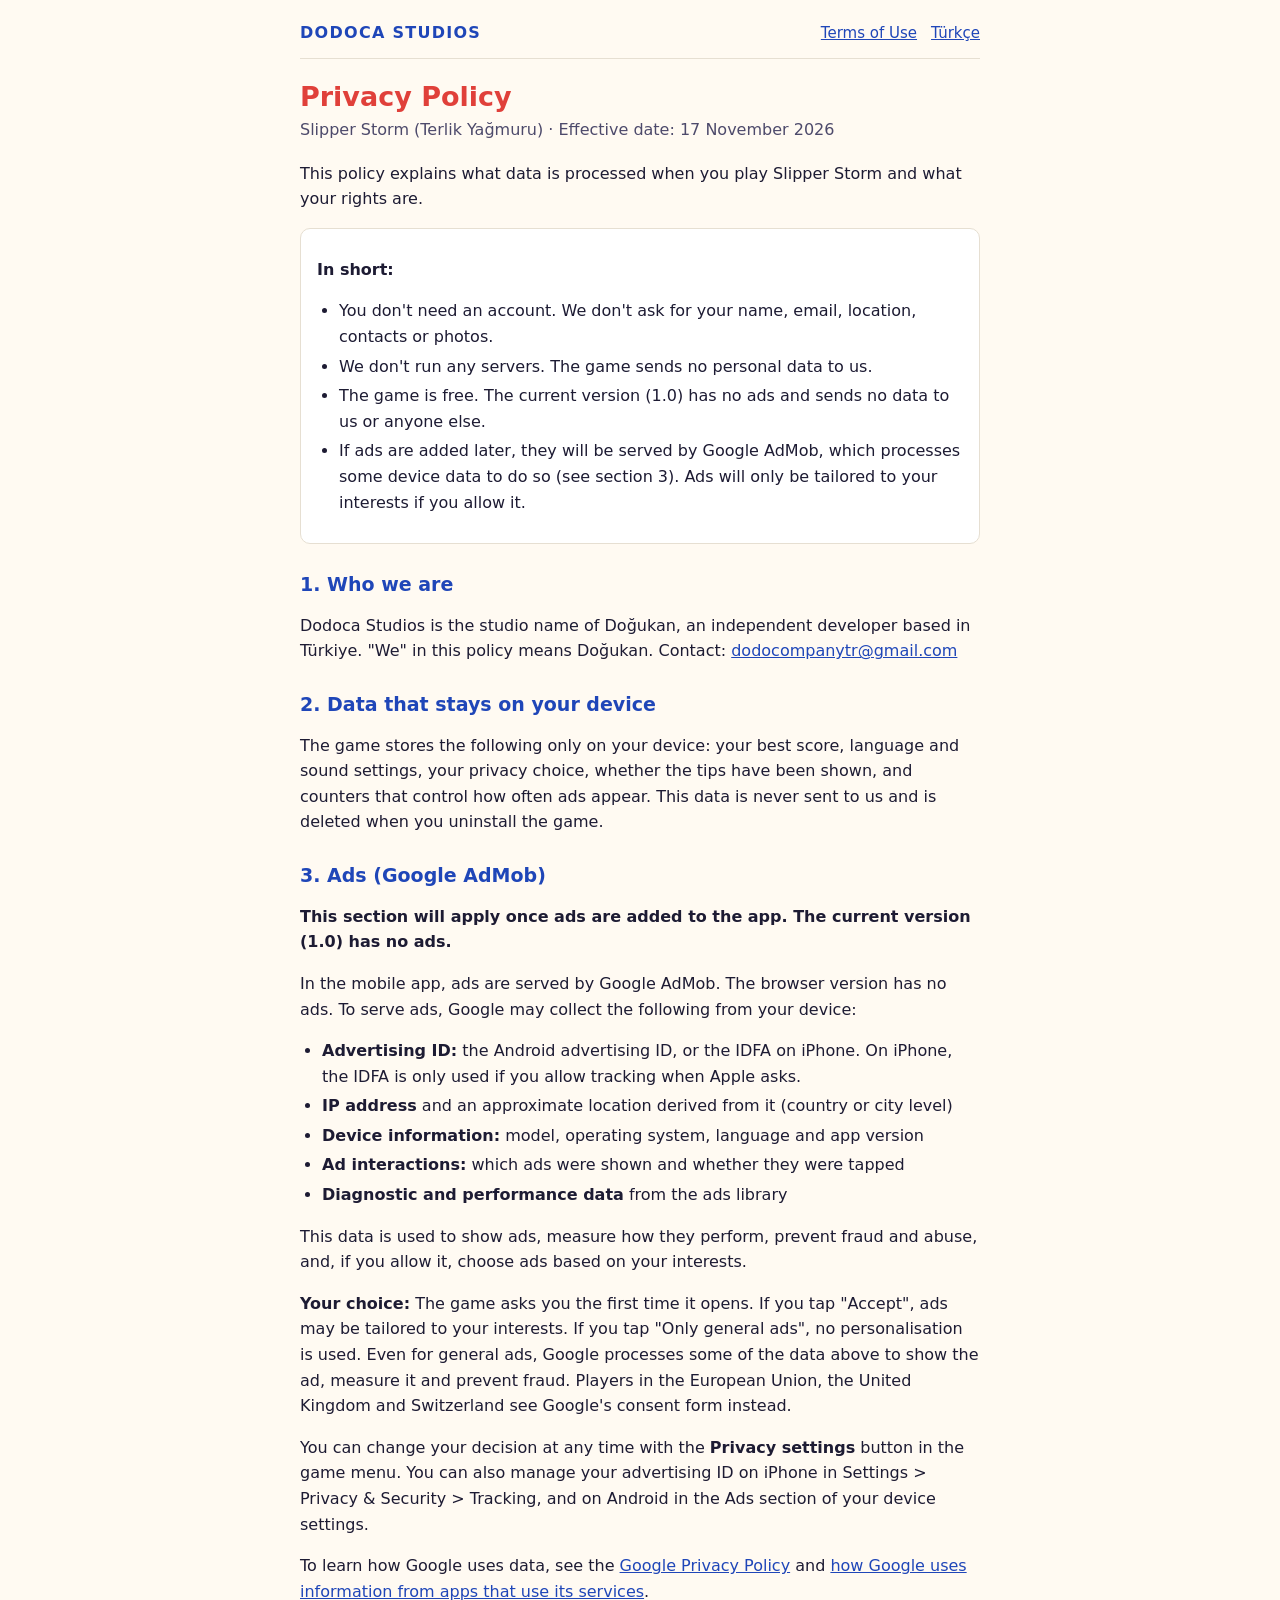
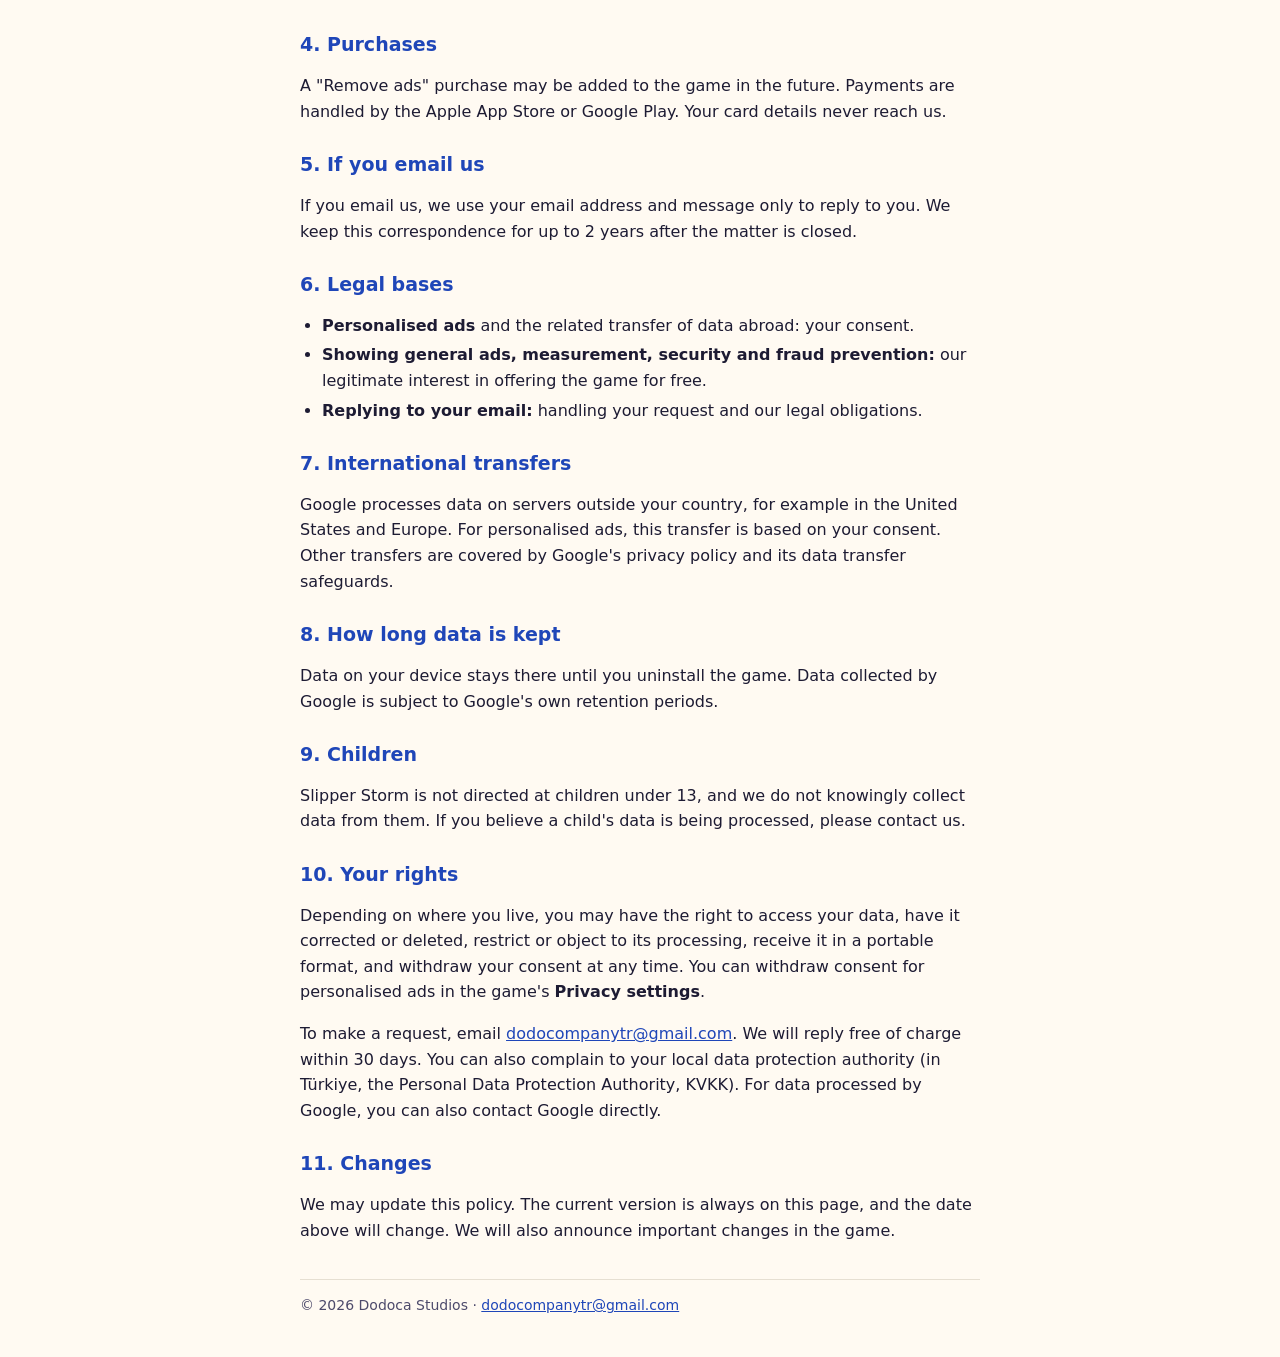
==== privacy.html @ 03856045 "﻿Dodoca Studios sitesi: gizlilik politikası, koşullar ve destek Co-Authored-By: Claude Opus 5.5 <nor" ====
<!DOCTYPE html>
<html lang="en">
<head>
<meta charset="utf-8">
<meta name="viewport" content="width=device-width, initial-scale=1">
<title>Privacy Policy · Slipper Storm</title>
<link rel="stylesheet" href="style.css">
</head>
<body>
<main>
<header>
  <a class="brand" href="index.html">DODOCA STUDIOS</a>
  <nav><a href="terms.html">Terms of Use</a><a href="gizlilik.html" hreflang="tr">Türkçe</a></nav>
</header>

<h1>Privacy Policy</h1>
<p class="date">Slipper Storm (Terlik Yağmuru) · Effective date: 17 November 2026</p>

<p>This policy explains what data is processed when you play Slipper Storm and what your rights are.</p>

<div class="box">
  <p><b>In short:</b></p>
  <ul>
    <li>You don't need an account. We don't ask for your name, email, location, contacts or photos.</li>
    <li>We don't run any servers. The game sends no personal data to us.</li>
    <li>The game is free. The current version (1.0) has no ads and sends no data to us or anyone else.</li>
    <li>If ads are added later, they will be served by Google AdMob, which processes some device data to do so (see section 3). Ads will only be tailored to your interests if you allow it.</li>
  </ul>
</div>

<h2>1. Who we are</h2>
<p>Dodoca Studios is the studio name of Doğukan, an independent developer based in Türkiye. "We" in this policy means Doğukan. Contact: <a href="mailto:dodocompanytr@gmail.com">dodocompanytr@gmail.com</a></p>

<h2>2. Data that stays on your device</h2>
<p>The game stores the following only on your device: your best score, language and sound settings, your privacy choice, whether the tips have been shown, and counters that control how often ads appear. This data is never sent to us and is deleted when you uninstall the game.</p>

<h2>3. Ads (Google AdMob)</h2>
<p><b>This section will apply once ads are added to the app. The current version (1.0) has no ads.</b></p>
<p>In the mobile app, ads are served by Google AdMob. The browser version has no ads. To serve ads, Google may collect the following from your device:</p>
<ul>
  <li><b>Advertising ID:</b> the Android advertising ID, or the IDFA on iPhone. On iPhone, the IDFA is only used if you allow tracking when Apple asks.</li>
  <li><b>IP address</b> and an approximate location derived from it (country or city level)</li>
  <li><b>Device information:</b> model, operating system, language and app version</li>
  <li><b>Ad interactions:</b> which ads were shown and whether they were tapped</li>
  <li><b>Diagnostic and performance data</b> from the ads library</li>
</ul>
<p>This data is used to show ads, measure how they perform, prevent fraud and abuse, and, if you allow it, choose ads based on your interests.</p>
<p><b>Your choice:</b> The game asks you the first time it opens. If you tap "Accept", ads may be tailored to your interests. If you tap "Only general ads", no personalisation is used. Even for general ads, Google processes some of the data above to show the ad, measure it and prevent fraud. Players in the European Union, the United Kingdom and Switzerland see Google's consent form instead.</p>
<p>You can change your decision at any time with the <b>Privacy settings</b> button in the game menu. You can also manage your advertising ID on iPhone in Settings &gt; Privacy &amp; Security &gt; Tracking, and on Android in the Ads section of your device settings.</p>
<p>To learn how Google uses data, see the <a href="https://policies.google.com/privacy">Google Privacy Policy</a> and <a href="https://policies.google.com/technologies/partner-sites">how Google uses information from apps that use its services</a>.</p>

<h2>4. Purchases</h2>
<p>A "Remove ads" purchase may be added to the game in the future. Payments are handled by the Apple App Store or Google Play. Your card details never reach us.</p>

<h2>5. If you email us</h2>
<p>If you email us, we use your email address and message only to reply to you. We keep this correspondence for up to 2 years after the matter is closed.</p>

<h2>6. Legal bases</h2>
<ul>
  <li><b>Personalised ads</b> and the related transfer of data abroad: your consent.</li>
  <li><b>Showing general ads, measurement, security and fraud prevention:</b> our legitimate interest in offering the game for free.</li>
  <li><b>Replying to your email:</b> handling your request and our legal obligations.</li>
</ul>

<h2>7. International transfers</h2>
<p>Google processes data on servers outside your country, for example in the United States and Europe. For personalised ads, this transfer is based on your consent. Other transfers are covered by Google's privacy policy and its data transfer safeguards.</p>

<h2>8. How long data is kept</h2>
<p>Data on your device stays there until you uninstall the game. Data collected by Google is subject to Google's own retention periods.</p>

<h2>9. Children</h2>
<p>Slipper Storm is not directed at children under 13, and we do not knowingly collect data from them. If you believe a child's data is being processed, please contact us.</p>

<h2>10. Your rights</h2>
<p>Depending on where you live, you may have the right to access your data, have it corrected or deleted, restrict or object to its processing, receive it in a portable format, and withdraw your consent at any time. You can withdraw consent for personalised ads in the game's <b>Privacy settings</b>.</p>
<p>To make a request, email <a href="mailto:dodocompanytr@gmail.com">dodocompanytr@gmail.com</a>. We will reply free of charge within 30 days. You can also complain to your local data protection authority (in Türkiye, the Personal Data Protection Authority, KVKK). For data processed by Google, you can also contact Google directly.</p>

<h2>11. Changes</h2>
<p>We may update this policy. The current version is always on this page, and the date above will change. We will also announce important changes in the game.</p>

<footer>© 2026 Dodoca Studios · <a href="mailto:dodocompanytr@gmail.com">dodocompanytr@gmail.com</a></footer>
</main>
</body>
</html>
---- style.css ----
:root { --ink: #1d1b33; --muted: #4d4a6b; --cobalt: #1f46b8; --red: #e0403a; --bg: #fffaf2; --line: #e6dfd2; color-scheme: light; }
* { box-sizing: border-box; }
body { margin: 0; font: 16px/1.6 system-ui, -apple-system, "Segoe UI", Roboto, sans-serif; color: var(--ink); background: var(--bg); }
main { max-width: 720px; margin: 0 auto; padding: 20px 20px 40px; }
header { display: flex; flex-wrap: wrap; align-items: center; justify-content: space-between; gap: 8px 16px; padding-bottom: 12px; border-bottom: 1px solid var(--line); }
.brand { font-weight: 900; letter-spacing: .08em; color: var(--cobalt); text-decoration: none; }
nav { display: flex; flex-wrap: wrap; gap: 4px 14px; font-size: 15px; }
h1 { margin: 22px 0 4px; font-size: 27px; line-height: 1.2; color: var(--red); }
h2 { margin: 28px 0 6px; font-size: 19px; line-height: 1.3; color: var(--cobalt); }
.date { margin: 0 0 18px; color: var(--muted); }
a { color: var(--cobalt); }
ul { padding-left: 22px; }
li { margin: 4px 0; }
.box { padding: 12px 16px; background: #fff; border: 1px solid var(--line); border-radius: 10px; }
footer { margin-top: 36px; padding-top: 14px; border-top: 1px solid var(--line); font-size: 14px; color: var(--muted); }
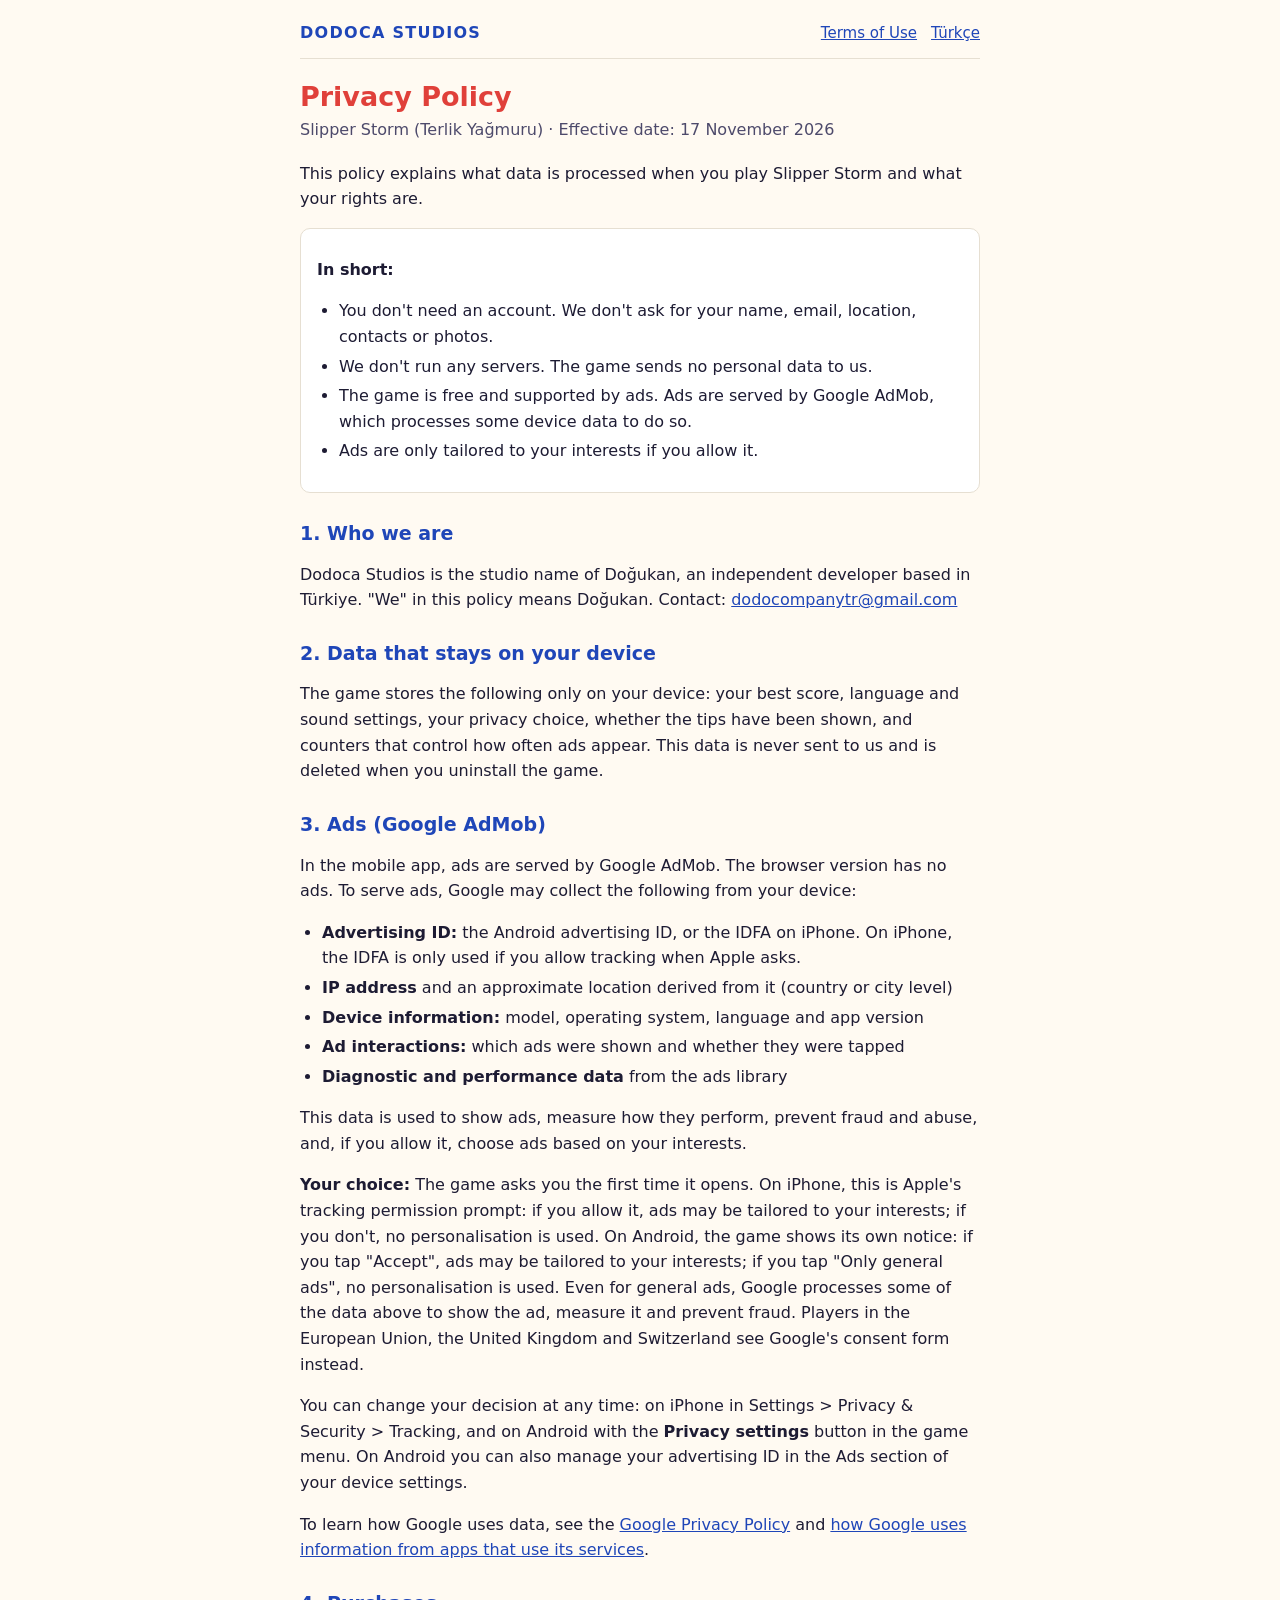
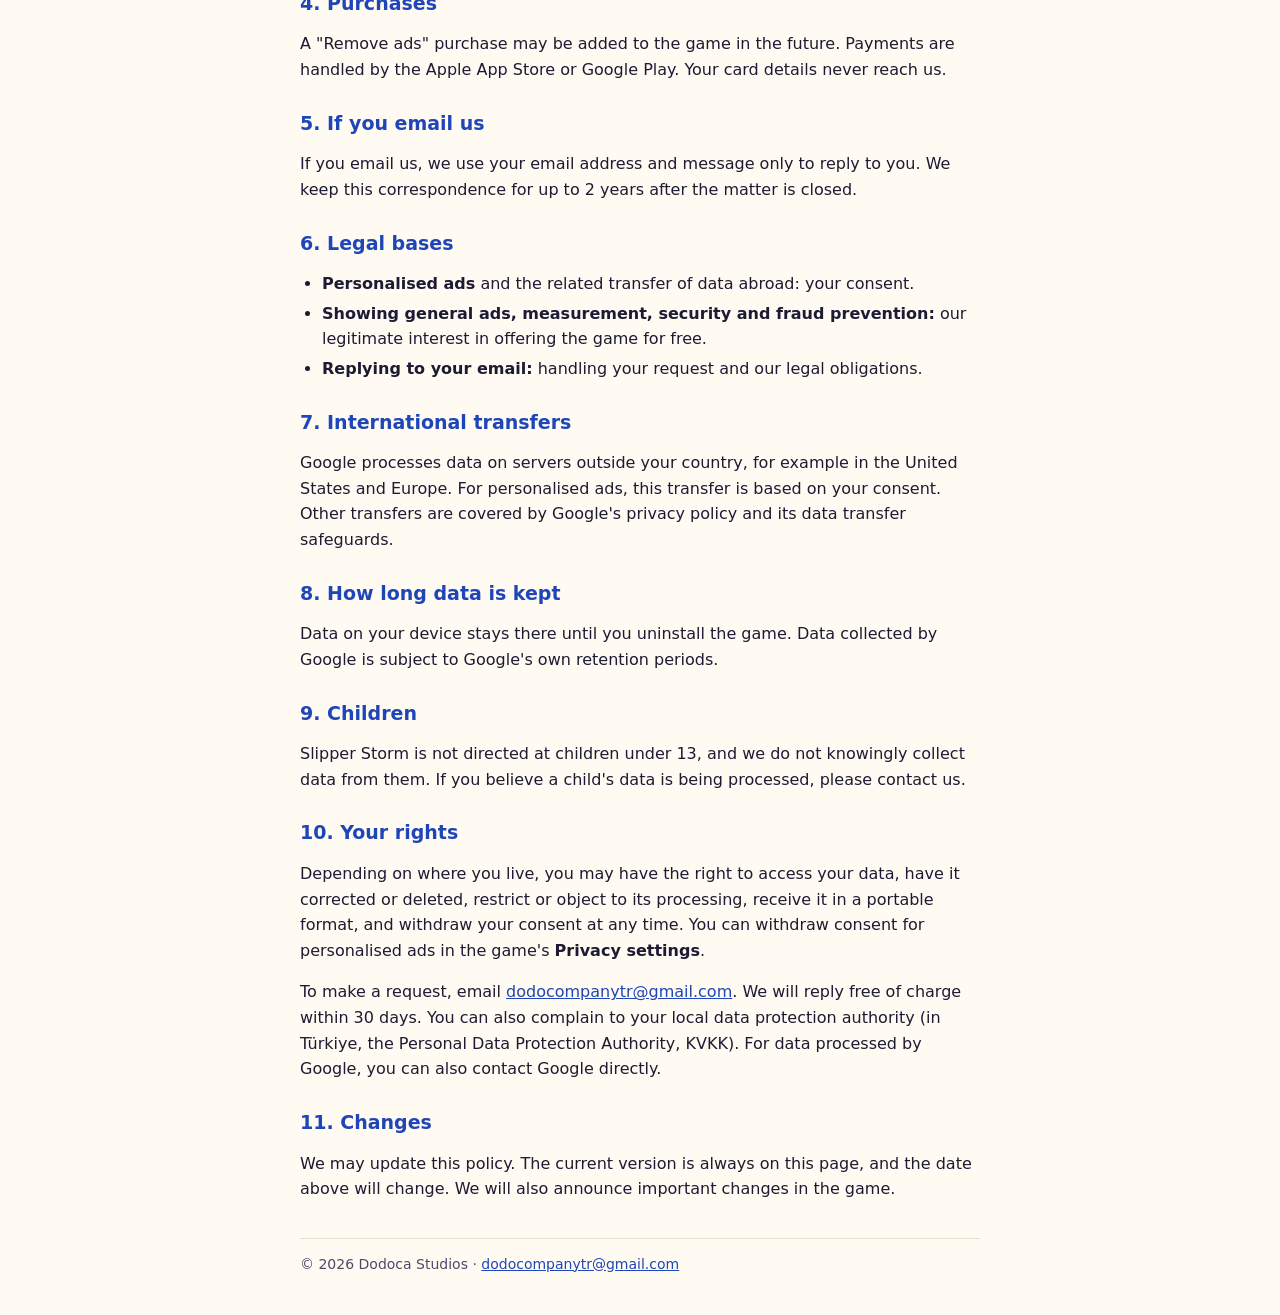
==== commit 014d53b1: "Reklamlı sürüm: gizlilik metni ve app-ads.txt Co-Authored-By: Claude Opus 5.5 <noreply@anthropic.com" ====
--- a/privacy.html
+++ b/privacy.html
@@ -23,8 +23,8 @@
   <ul>
     <li>You don't need an account. We don't ask for your name, email, location, contacts or photos.</li>
     <li>We don't run any servers. The game sends no personal data to us.</li>
-    <li>The game is free. The current version (1.0) has no ads and sends no data to us or anyone else.</li>
-    <li>If ads are added later, they will be served by Google AdMob, which processes some device data to do so (see section 3). Ads will only be tailored to your interests if you allow it.</li>
+    <li>The game is free and supported by ads. Ads are served by Google AdMob, which processes some device data to do so.</li>
+    <li>Ads are only tailored to your interests if you allow it.</li>
   </ul>
 </div>
 
@@ -35,7 +35,6 @@
 <p>The game stores the following only on your device: your best score, language and sound settings, your privacy choice, whether the tips have been shown, and counters that control how often ads appear. This data is never sent to us and is deleted when you uninstall the game.</p>
 
 <h2>3. Ads (Google AdMob)</h2>
-<p><b>This section will apply once ads are added to the app. The current version (1.0) has no ads.</b></p>
 <p>In the mobile app, ads are served by Google AdMob. The browser version has no ads. To serve ads, Google may collect the following from your device:</p>
 <ul>
   <li><b>Advertising ID:</b> the Android advertising ID, or the IDFA on iPhone. On iPhone, the IDFA is only used if you allow tracking when Apple asks.</li>
@@ -45,8 +44,8 @@
   <li><b>Diagnostic and performance data</b> from the ads library</li>
 </ul>
 <p>This data is used to show ads, measure how they perform, prevent fraud and abuse, and, if you allow it, choose ads based on your interests.</p>
-<p><b>Your choice:</b> The game asks you the first time it opens. If you tap "Accept", ads may be tailored to your interests. If you tap "Only general ads", no personalisation is used. Even for general ads, Google processes some of the data above to show the ad, measure it and prevent fraud. Players in the European Union, the United Kingdom and Switzerland see Google's consent form instead.</p>
-<p>You can change your decision at any time with the <b>Privacy settings</b> button in the game menu. You can also manage your advertising ID on iPhone in Settings &gt; Privacy &amp; Security &gt; Tracking, and on Android in the Ads section of your device settings.</p>
+<p><b>Your choice:</b> The game asks you the first time it opens. On iPhone, this is Apple's tracking permission prompt: if you allow it, ads may be tailored to your interests; if you don't, no personalisation is used. On Android, the game shows its own notice: if you tap "Accept", ads may be tailored to your interests; if you tap "Only general ads", no personalisation is used. Even for general ads, Google processes some of the data above to show the ad, measure it and prevent fraud. Players in the European Union, the United Kingdom and Switzerland see Google's consent form instead.</p>
+<p>You can change your decision at any time: on iPhone in Settings &gt; Privacy &amp; Security &gt; Tracking, and on Android with the <b>Privacy settings</b> button in the game menu. On Android you can also manage your advertising ID in the Ads section of your device settings.</p>
 <p>To learn how Google uses data, see the <a href="https://policies.google.com/privacy">Google Privacy Policy</a> and <a href="https://policies.google.com/technologies/partner-sites">how Google uses information from apps that use its services</a>.</p>
 
 <h2>4. Purchases</h2>
